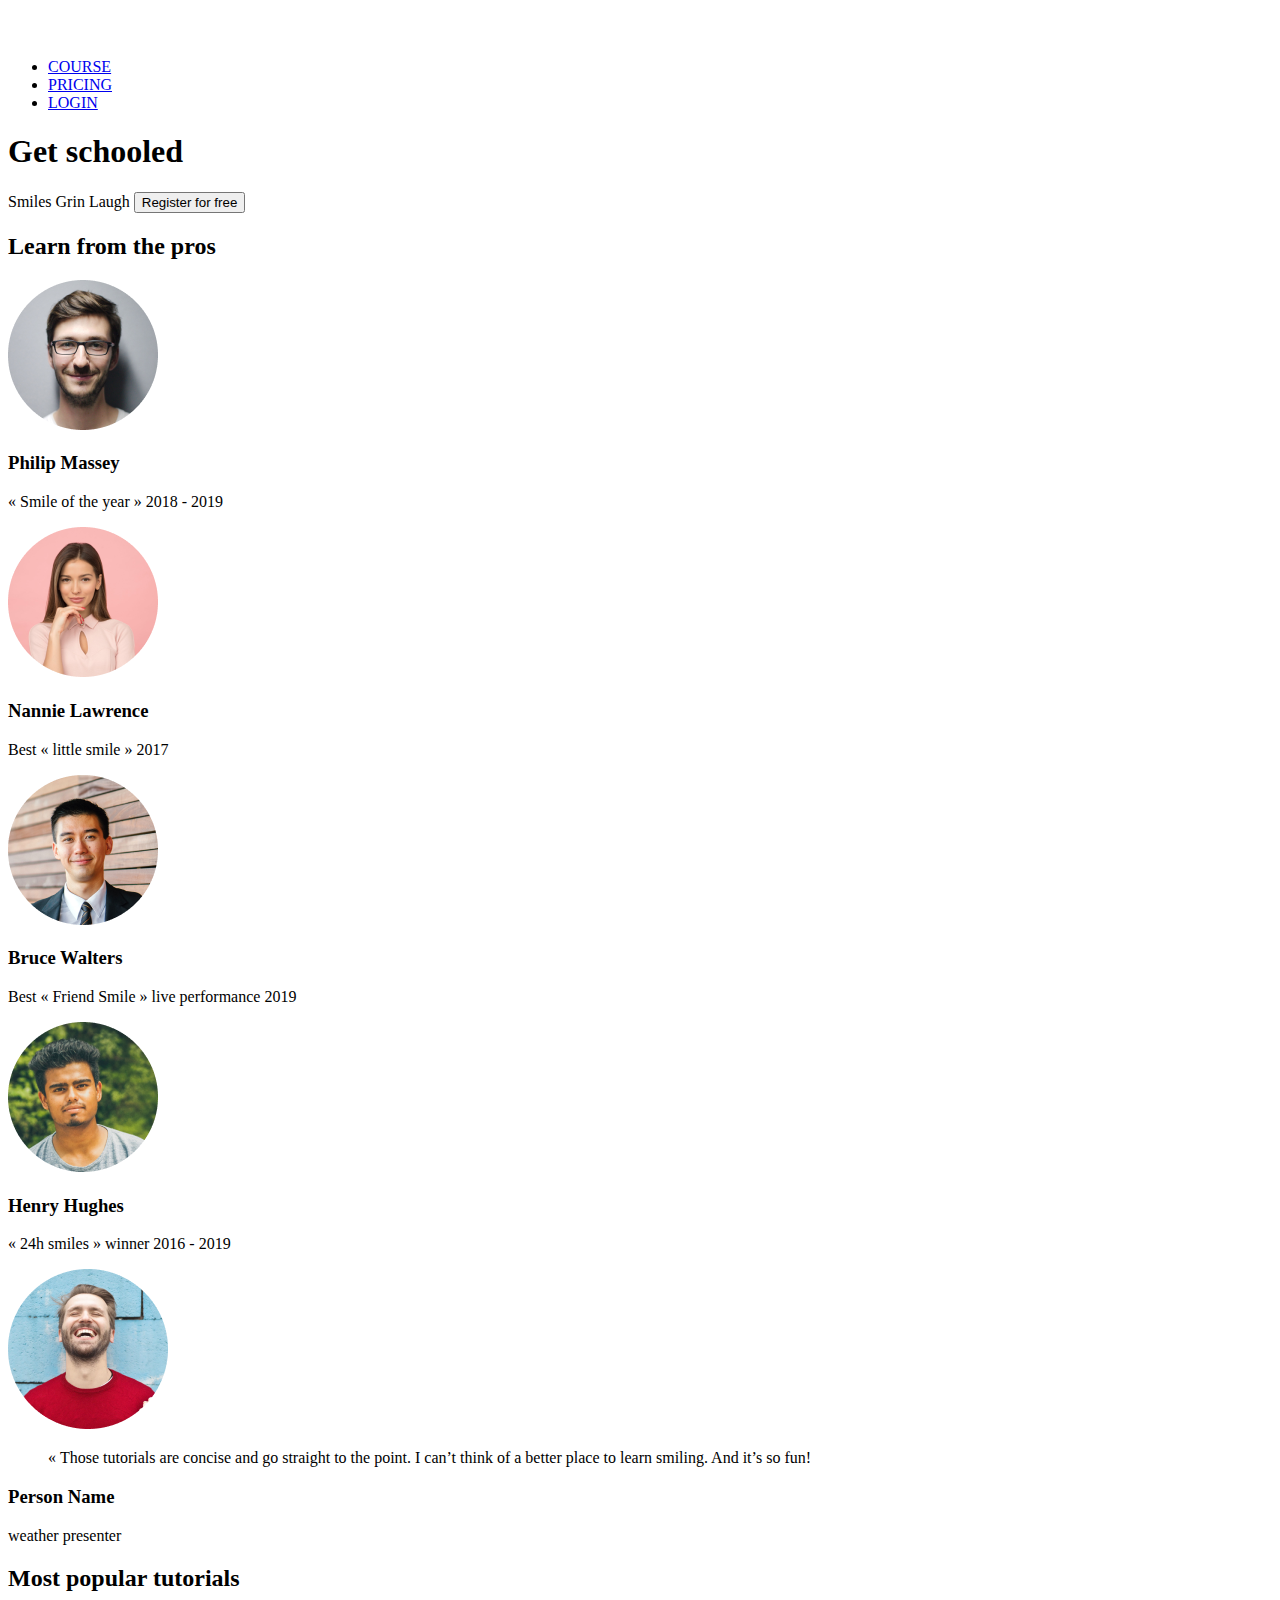
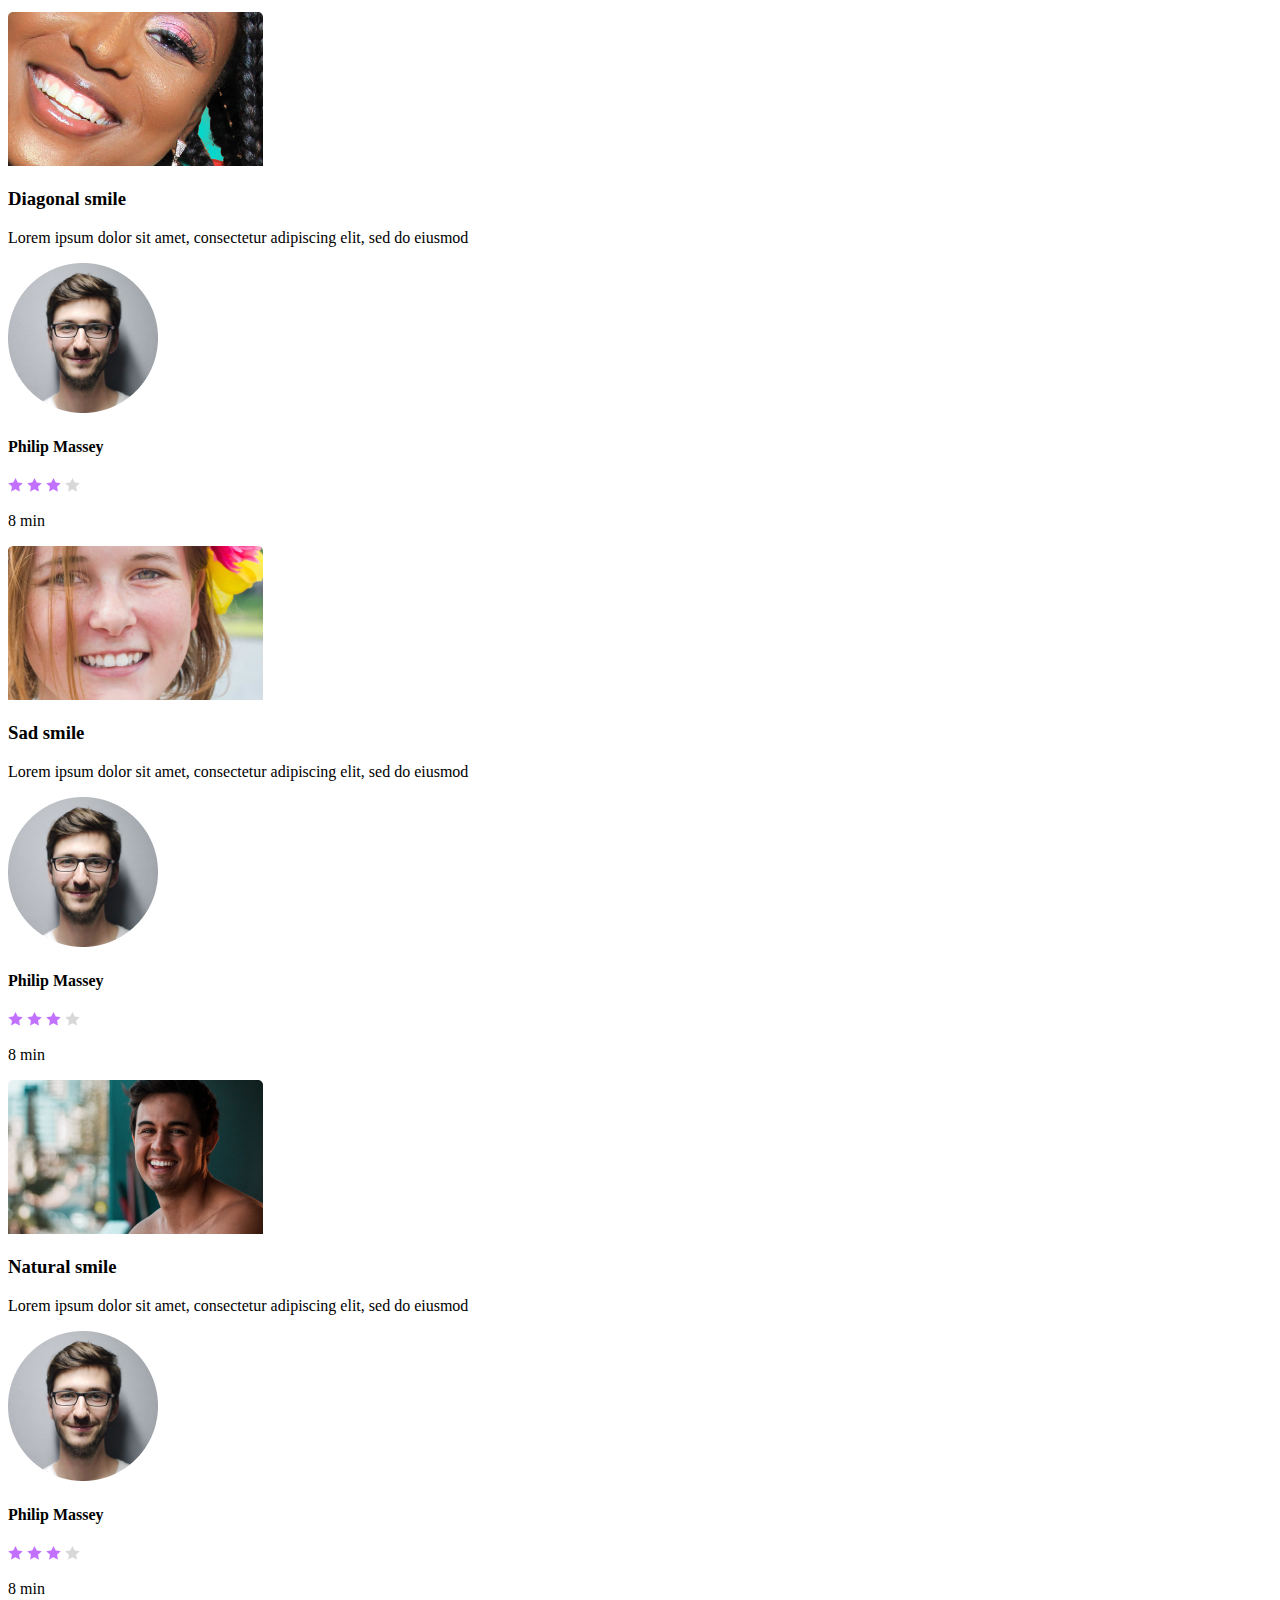
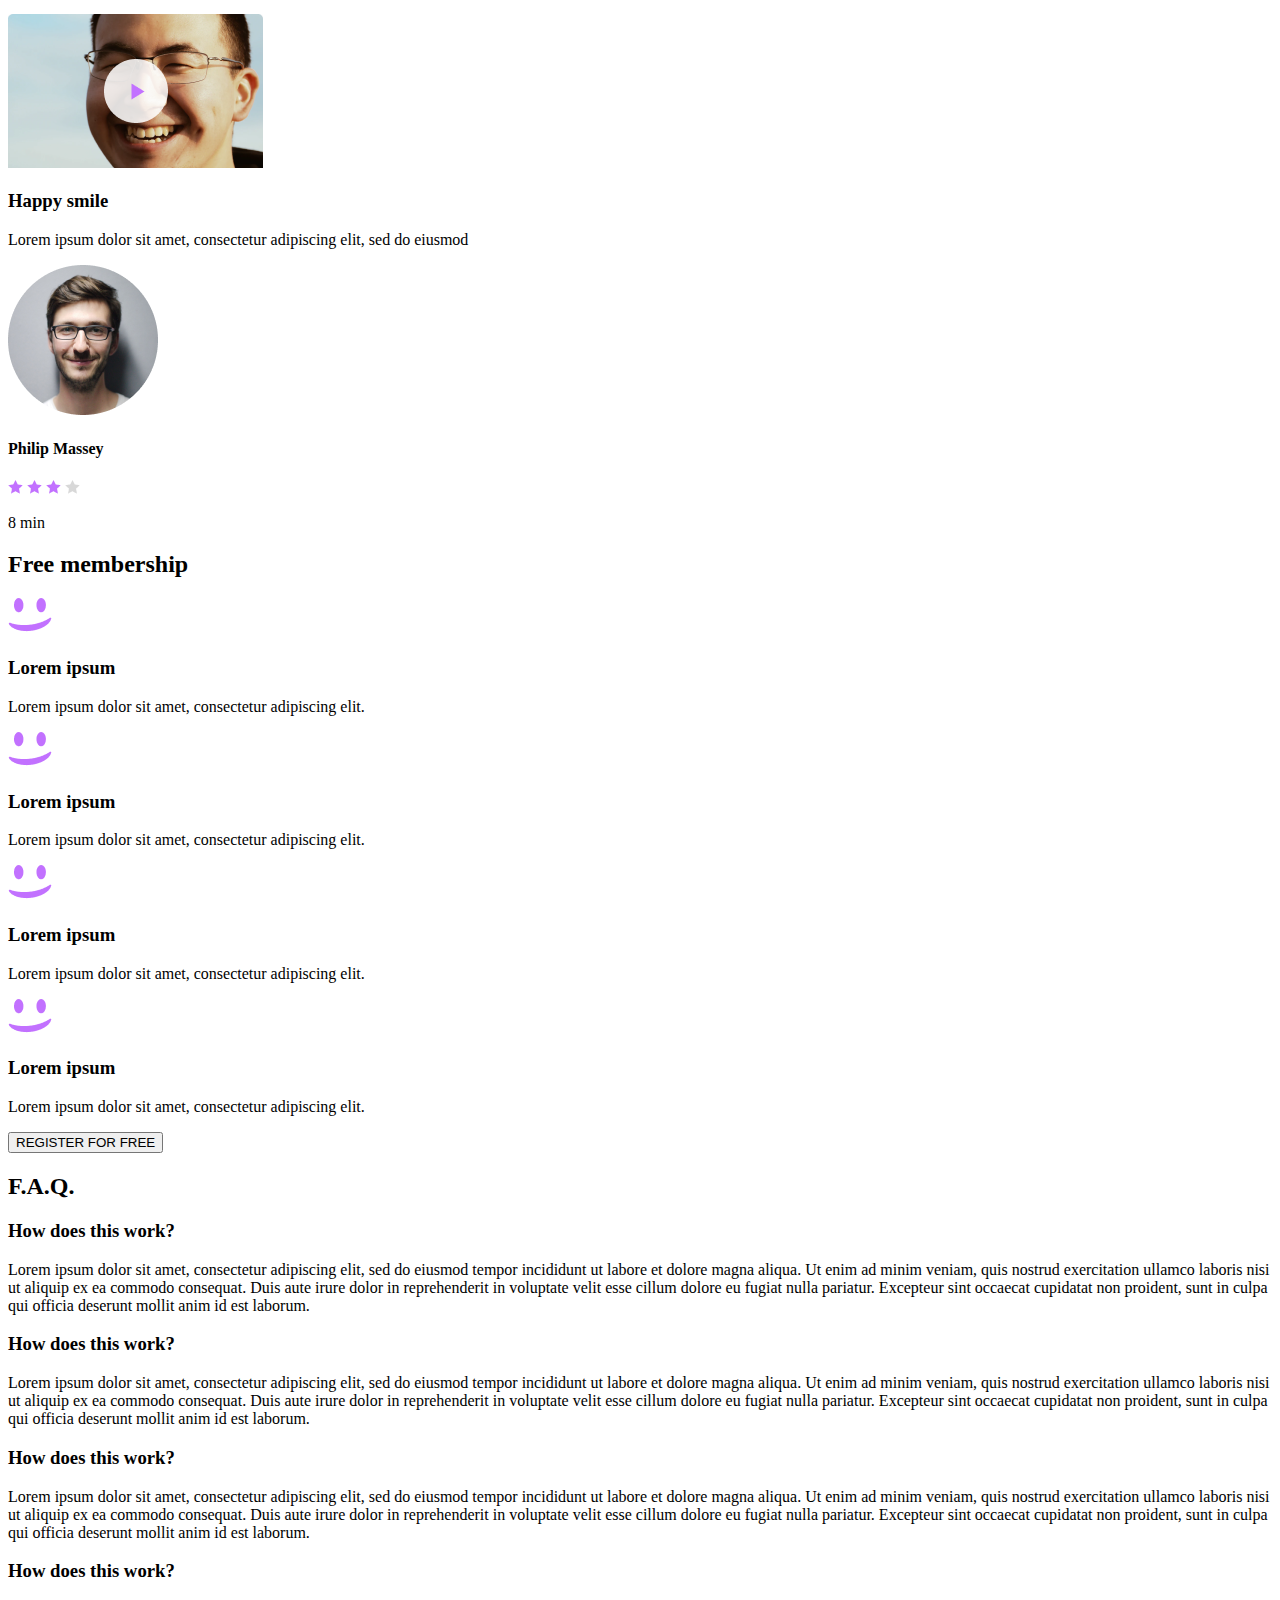
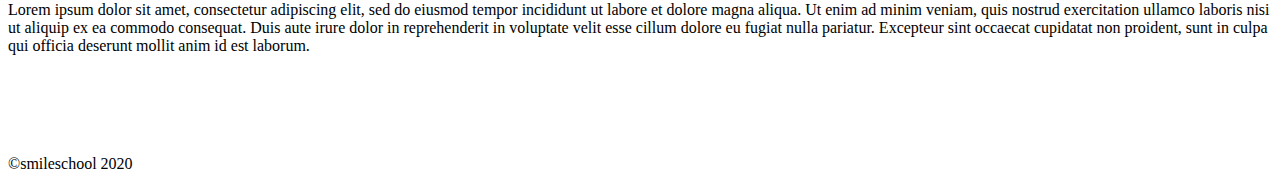
==== css_advanced/index.html @ 967a7f02 "0. README and objectives!" ====
<!DOCTYPE html>
<html lang="en">
    <head>
        <meta charset="UTF-8">
        <meta name="viewport" content="width=device-width, initial-scale=1.0">
        <title>SmileSchool</title>
    </head>
    <body>
        <header>
                <img src="assets/logo.svg" alt="logo">
                <ul>
                    <li><a href="#">COURSE</a></li>
                    <li><a href="#">PRICING</a></li>
                    <li><a href="#">LOGIN</a></li>
                </ul>
            </nav>
        </header>
        <main>
            <section>
                <div>
                    <h1>Get schooled</h1>
                    <span>Smiles</span>
                    <span>Grin</span>
                    <span>Laugh</span>
                    <button>Register for free</button>
                </div>
                <div>
                    <h2>Learn from the pros</h2>
                    <div>
                        <div>
                            <img src="assets/Philip.png" alt="avatar">
                            <h3>Philip Massey</h3>
                            <p>« Smile of the year » 2018 - 2019</p>
                        </div>
                        <div>
                            <img src="assets/Nannie.png" alt="avatar">
                            <h3>Nannie Lawrence</h3>
                            <p>Best « little smile » 2017</p>
                        </div>
                        <div>
                            <img src="assets/Bruce.png" alt="avatar">
                            <h3>Bruce Walters</h3>
                            <p>Best « Friend Smile » live performance 2019</p>
                        </div>
                        <div>
                            <img src="assets/Henry.png" alt="avatar">
                            <h3>Henry Hughes</h3>
                            <p>« 24h smiles » winner 2016 - 2019</p>
                        </div>
                    </div>
                </div>
            </section>
            <section>
                <img src="assets/Testimonial provider.png" alt="avatar">
                <div>
                    <blockquote>« Those tutorials are concise and go straight to the point. I can’t think of a better place to learn smiling. And it’s so fun!</blockquote>
                    <h3>Person Name</h3>
                    <p>weather presenter</p>
                </div>
            </section>
            <section>
                <h2>Most popular tutorials</h2>
                <div>
                    <img src="assets/Diagonal.png" alt="preview image">
                    <h3>Diagonal smile</h3>
                    <p>Lorem ipsum dolor sit amet, consectetur adipiscing elit, sed do eiusmod</p>
                    <div>
                        <img src="assets/Philip.png" alt="avatar">
                        <h4>Philip Massey</h4>
                    </div>
                    <div>
                        <div>
                            <img src="assets/star filled.png" alt="star filled">
                            <img src="assets/star filled.png" alt="star filled">
                            <img src="assets/star filled.png" alt="star filled">
                            <img src="assets/star.png" alt="star">
                        </div>
                        <p>8 min</p>
                    </div>
                </div>
                <div>
                    <img src="assets/sad.png" alt="preview image">
                    <h3>Sad smile</h3>
                    <p>Lorem ipsum dolor sit amet, consectetur adipiscing elit, sed do eiusmod</p>
                    <div>
                        <img src="assets/Philip.png" alt="image">
                        <h4>Philip Massey</h4>
                    </div>
                    <div>
                        <div>
                            <img src="assets/star filled.png" alt="star filled">
                            <img src="assets/star filled.png" alt="star filled">
                            <img src="assets/star filled.png" alt="star filled">
                            <img src="assets/star.png" alt="star">
                        </div>
                        <p>8 min</p>
                    </div>
                </div>
                <div>
                    <img src="assets/natural.png" alt="preview image">
                    <h3>Natural smile</h3>
                    <p>Lorem ipsum dolor sit amet, consectetur adipiscing elit, sed do eiusmod</p>
                    <div>
                        <img src="assets/Philip.png" alt="image">
                        <h4>Philip Massey</h4>
                    </div>
                    <div>
                        <div>
                            <img src="assets/star filled.png" alt="star filled">
                            <img src="assets/star filled.png" alt="star filled">
                            <img src="assets/star filled.png" alt="star filled">
                            <img src="assets/star.png" alt="star">
                        </div>
                        <p>8 min</p>
                    </div>
                </div>
                <div>
                    <img src="assets/happy.png" alt="preview image">
                    <h3>Happy smile</h3>
                    <p>Lorem ipsum dolor sit amet, consectetur adipiscing elit, sed do eiusmod</p>
                    <div>
                        <img src="assets/Philip.png" alt="image">
                        <h4>Philip Massey</h4>
                    </div>
                    <div>
                        <div>
                            <img src="assets/star filled.png" alt="star filled">
                            <img src="assets/star filled.png" alt="star filled">
                            <img src="assets/star filled.png" alt="star filled">
                            <img src="assets/star.png" alt="star">
                        </div>
                        <p>8 min</p>
                    </div>
                </div>
            </section>
            <section>
                <h2>Free membership</h2>
                <div>
                    <div>
                        <img src="assets/smile icon.png" alt="smile icon">
                        <h3>Lorem ipsum</h3>
                        <p>Lorem ipsum dolor sit amet, consectetur adipiscing elit.</p>
                    </div>
                    <div>
                        <img src="assets/smile icon.png" alt="smile icon">
                        <h3>Lorem ipsum</h3>
                        <p>Lorem ipsum dolor sit amet, consectetur adipiscing elit.</p>
                    </div>
                    <div>
                        <img src="assets/smile icon.png" alt="smile icon">
                        <h3>Lorem ipsum</h3>
                        <p>Lorem ipsum dolor sit amet, consectetur adipiscing elit.</p>
                    </div>
                    <div>
                        <img src="assets/smile icon.png" alt="smile icon">
                        <h3>Lorem ipsum</h3>
                        <p>Lorem ipsum dolor sit amet, consectetur adipiscing elit.</p>
                    </div>
                </div>
                <button>REGISTER FOR FREE</button>
            </section>
            <section>
                <h2>F.A.Q.</h2>
                <div>
                    <div>
                        <div>
                            <h3>How does this work?</h3>
                            <p>
                                Lorem ipsum dolor sit amet, consectetur adipiscing elit, sed do eiusmod tempor incididunt ut labore et dolore magna aliqua. Ut enim ad minim veniam, quis nostrud exercitation ullamco laboris nisi ut aliquip ex ea commodo consequat. Duis aute irure dolor in reprehenderit in voluptate velit esse cillum dolore eu fugiat nulla pariatur. Excepteur sint occaecat cupidatat non proident, sunt in culpa qui officia deserunt mollit anim id est laborum.
                            </p>
                        </div>
                        <div>
                            <h3>How does this work?</h3>
                            <p>
                                Lorem ipsum dolor sit amet, consectetur adipiscing elit, sed do eiusmod tempor incididunt ut labore et dolore magna aliqua. Ut enim ad minim veniam, quis nostrud exercitation ullamco laboris nisi ut aliquip ex ea commodo consequat. Duis aute irure dolor in reprehenderit in voluptate velit esse cillum dolore eu fugiat nulla pariatur. Excepteur sint occaecat cupidatat non proident, sunt in culpa qui officia deserunt mollit anim id est laborum.
                            </p>
                        </div>
                    </div>
                    <div>
                        <div>
                            <h3>How does this work?</h3>
                            <p>
                                Lorem ipsum dolor sit amet, consectetur adipiscing elit, sed do eiusmod tempor incididunt ut labore et dolore magna aliqua. Ut enim ad minim veniam, quis nostrud exercitation ullamco laboris nisi ut aliquip ex ea commodo consequat. Duis aute irure dolor in reprehenderit in voluptate velit esse cillum dolore eu fugiat nulla pariatur. Excepteur sint occaecat cupidatat non proident, sunt in culpa qui officia deserunt mollit anim id est laborum.
                            </p>
                        </div>
                        <div>
                            <h3>How does this work?</h3>
                            <p>
                                Lorem ipsum dolor sit amet, consectetur adipiscing elit, sed do eiusmod tempor incididunt ut labore et dolore magna aliqua. Ut enim ad minim veniam, quis nostrud exercitation ullamco laboris nisi ut aliquip ex ea commodo consequat. Duis aute irure dolor in reprehenderit in voluptate velit esse cillum dolore eu fugiat nulla pariatur. Excepteur sint occaecat cupidatat non proident, sunt in culpa qui officia deserunt mollit anim id est laborum.
                            </p>
                        </div>
                    </div>
                </div>
            </section>
        </main>
        <footer>
            <section>
                <div>
                    <img src="assets/logo.svg" alt="logo">
                    <div>
                        <img src="assets/facebook icon.png" alt="facebook icon">
                        <img src="assets/twitter icon.png" alt="twitter icon">
                        <img src="assets/instagram icon.png" alt="instagram icon">
                    </div>
                </div>
                <p>©smileschool 2020</p>
            </section>
        </footer>
    </body>
</html>
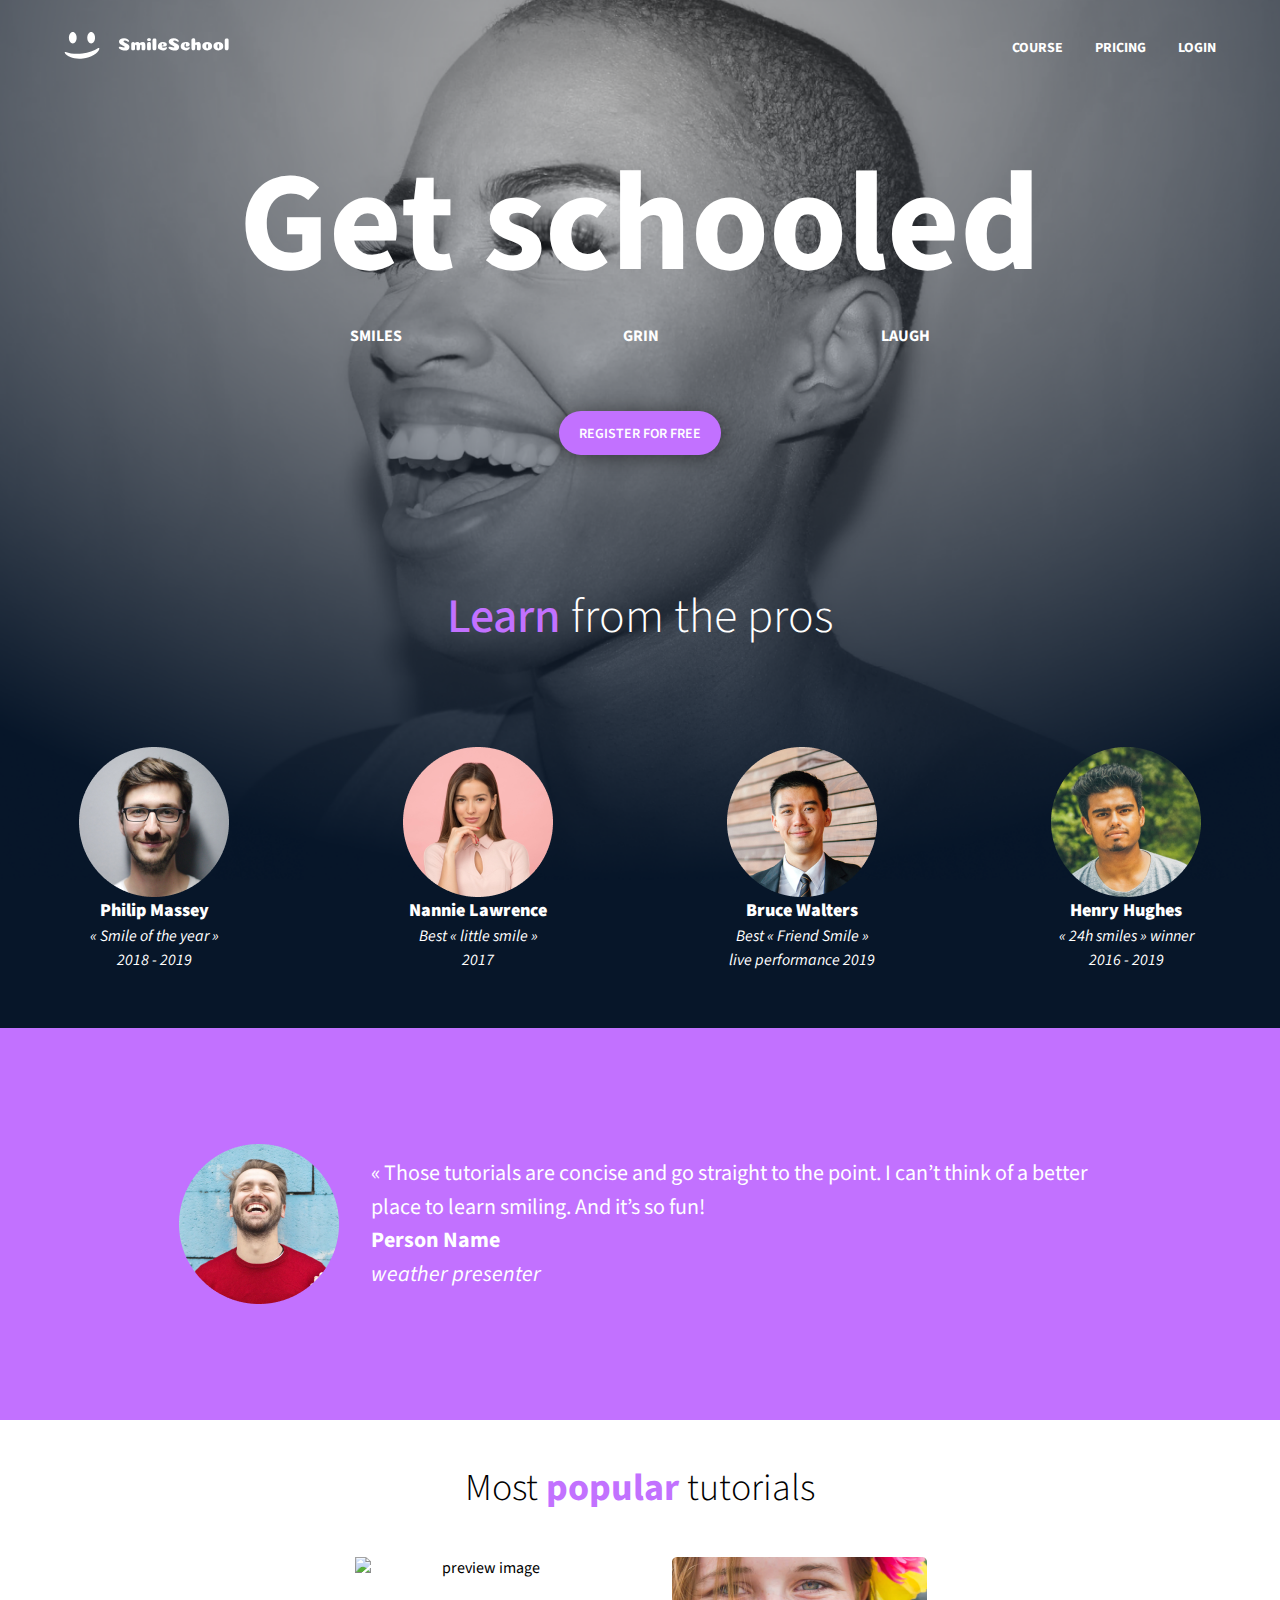
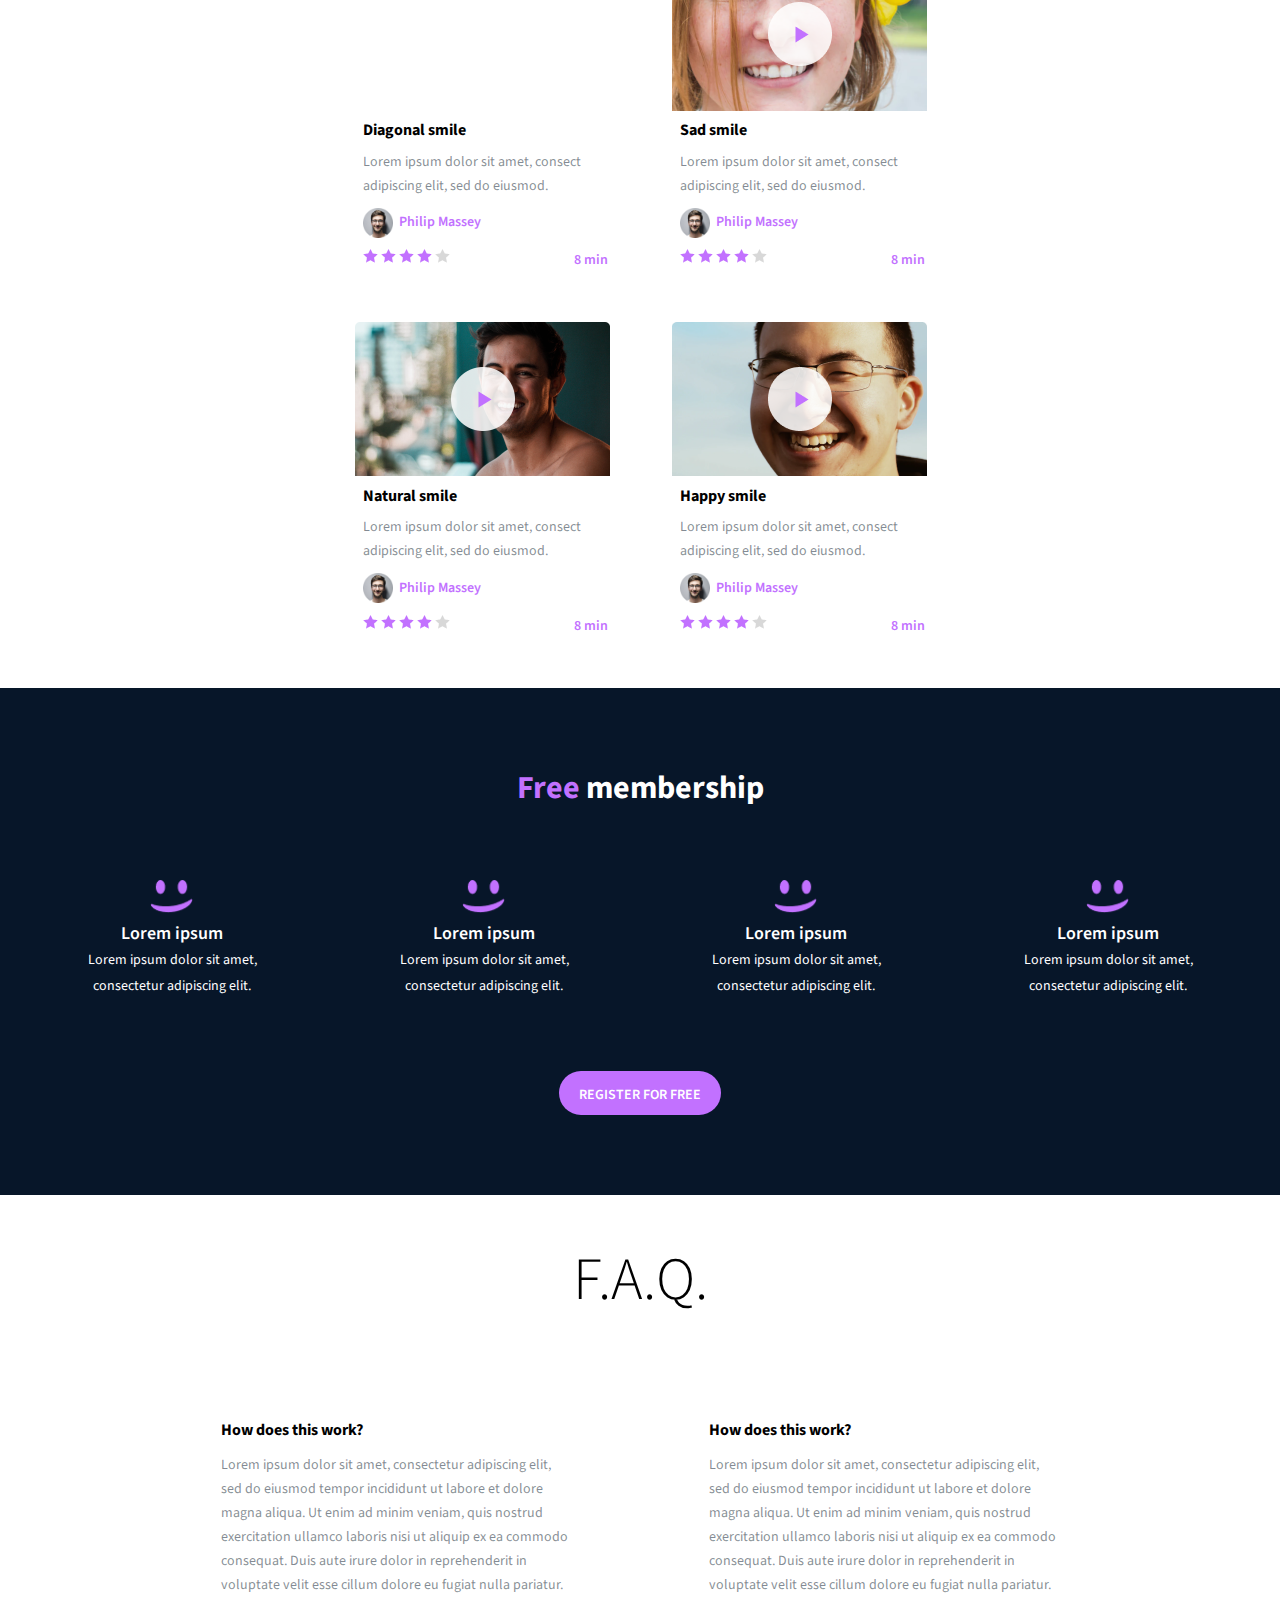
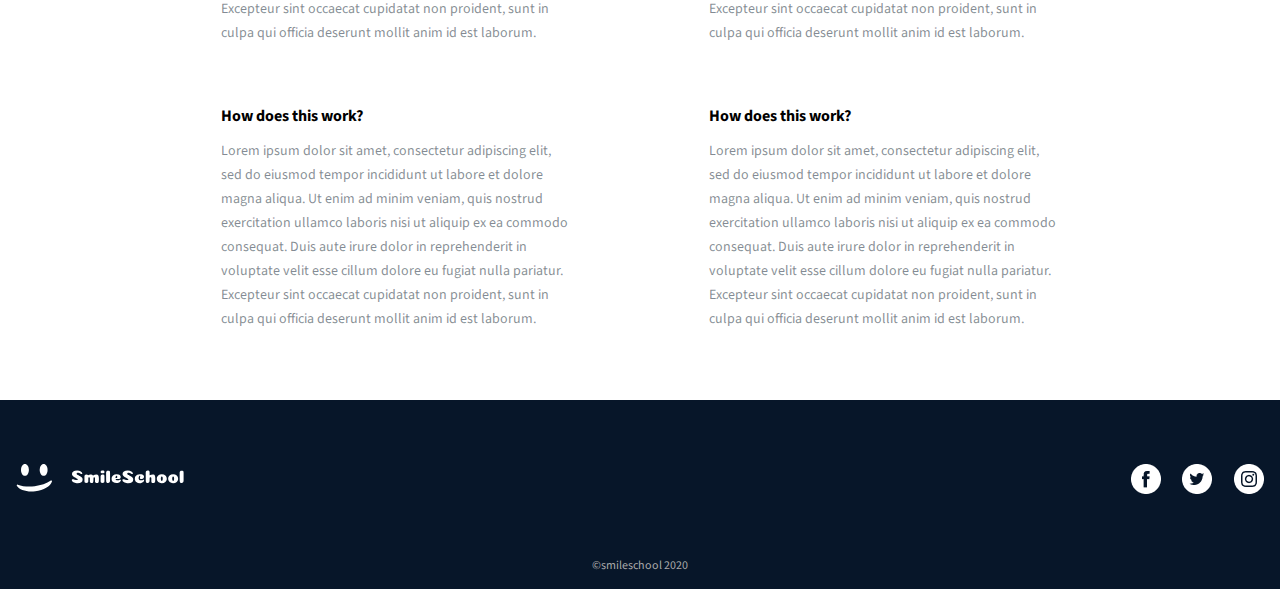
==== commit b0670df5: "complete phases '2 to 7'" ====
--- a/css_advanced/index.html
+++ b/css_advanced/index.html
@@ -3,11 +3,15 @@
     <head>
         <meta charset="UTF-8">
         <meta name="viewport" content="width=device-width, initial-scale=1.0">
+        <link href="styles.css" rel="stylesheet">
+        <link rel="preconnect" href="https://fonts.googleapis.com">
+        <link rel="preconnect" href="https://fonts.gstatic.com" crossorigin>
+        <link href="https://fonts.googleapis.com/css2?family=Source+Sans+3:ital,wght@0,200..900;1,200..900&display=swap" rel="stylesheet">
         <title>SmileSchool</title>
     </head>
     <body>
         <header>
-                <img src="assets/logo.svg" alt="logo">
+                <img src="assets/logo.svg" class="logo" alt="logo">
                 <ul>
                     <li><a href="#">COURSE</a></li>
                     <li><a href="#">PRICING</a></li>
@@ -16,7 +20,7 @@
             </nav>
         </header>
         <main>
-            <section>
+            <section class="banner">
                 <div>
                     <h1>Get schooled</h1>
                     <span>Smiles</span>
@@ -25,24 +29,24 @@
                     <button>Register for free</button>
                 </div>
                 <div>
-                    <h2>Learn from the pros</h2>
-                    <div>
-                        <div>
+                    <h2><span>Learn</span> from the pros</h2>
+                    <div class="instructors__container">
+                        <div class="pro__instructor__card">
                             <img src="assets/Philip.png" alt="avatar">
                             <h3>Philip Massey</h3>
                             <p>« Smile of the year » 2018 - 2019</p>
                         </div>
-                        <div>
+                        <div class="pro__instructor__card">
                             <img src="assets/Nannie.png" alt="avatar">
                             <h3>Nannie Lawrence</h3>
                             <p>Best « little smile » 2017</p>
                         </div>
-                        <div>
+                        <div class="pro__instructor__card">
                             <img src="assets/Bruce.png" alt="avatar">
                             <h3>Bruce Walters</h3>
                             <p>Best « Friend Smile » live performance 2019</p>
                         </div>
-                        <div>
+                        <div class="pro__instructor__card">
                             <img src="assets/Henry.png" alt="avatar">
                             <h3>Henry Hughes</h3>
                             <p>« 24h smiles » winner 2016 - 2019</p>
@@ -50,7 +54,7 @@
                     </div>
                 </div>
             </section>
-            <section>
+            <section class="testimonial">
                 <img src="assets/Testimonial provider.png" alt="avatar">
                 <div>
                     <blockquote>« Those tutorials are concise and go straight to the point. I can’t think of a better place to learn smiling. And it’s so fun!</blockquote>
@@ -58,100 +62,104 @@
                     <p>weather presenter</p>
                 </div>
             </section>
-            <section>
-                <h2>Most popular tutorials</h2>
-                <div>
-                    <img src="assets/Diagonal.png" alt="preview image">
+            <section class="popular__tutorials">
+                <h2>Most <span>popular</span> tutorials</h2>
+                <div class="tutorial__details__card">
+                    <img src="assets/diagonal.png" class="preview__img" alt="preview image">
                     <h3>Diagonal smile</h3>
-                    <p>Lorem ipsum dolor sit amet, consectetur adipiscing elit, sed do eiusmod</p>
-                    <div>
+                    <p>Lorem ipsum dolor sit amet, consect adipiscing elit, sed do eiusmod.</p>
+                    <div class="instructor__info__container">
                         <img src="assets/Philip.png" alt="avatar">
                         <h4>Philip Massey</h4>
                     </div>
-                    <div>
-                        <div>
-                            <img src="assets/star filled.png" alt="star filled">
-                            <img src="assets/star filled.png" alt="star filled">
-                            <img src="assets/star filled.png" alt="star filled">
-                            <img src="assets/star.png" alt="star">
-                        </div>
-                        <p>8 min</p>
-                    </div>
-                </div>
-                <div>
-                    <img src="assets/sad.png" alt="preview image">
+                    <div class="ratings__container">
+                        <div>
+                            <img src="assets/star filled.png" alt="star filled">
+                            <img src="assets/star filled.png" alt="star filled">
+                            <img src="assets/star filled.png" alt="star filled">
+                            <img src="assets/star filled.png" alt="star filled">
+                            <img src="assets/star.png" alt="star">
+                        </div>
+                        <p>8 min</p>
+                    </div>
+                </div>
+                <div class="tutorial__details__card">
+                    <img src="assets/sad.png" class="preview__img" alt="preview image">
                     <h3>Sad smile</h3>
-                    <p>Lorem ipsum dolor sit amet, consectetur adipiscing elit, sed do eiusmod</p>
-                    <div>
+                    <p>Lorem ipsum dolor sit amet, consect adipiscing elit, sed do eiusmod.</p>
+                    <div class="instructor__info__container">
                         <img src="assets/Philip.png" alt="image">
                         <h4>Philip Massey</h4>
                     </div>
-                    <div>
-                        <div>
-                            <img src="assets/star filled.png" alt="star filled">
-                            <img src="assets/star filled.png" alt="star filled">
-                            <img src="assets/star filled.png" alt="star filled">
-                            <img src="assets/star.png" alt="star">
-                        </div>
-                        <p>8 min</p>
-                    </div>
-                </div>
-                <div>
-                    <img src="assets/natural.png" alt="preview image">
+                    <div class="ratings__container">
+                        <div>
+                            <img src="assets/star filled.png" alt="star filled">
+                            <img src="assets/star filled.png" alt="star filled">
+                            <img src="assets/star filled.png" alt="star filled">
+                            <img src="assets/star filled.png" alt="star filled">
+                            <img src="assets/star.png" alt="star">
+                        </div>
+                        <p>8 min</p>
+                    </div>
+                </div>
+                <div class="tutorial__details__card">
+                    <img src="assets/natural.png" class="preview__img" alt="preview image">
                     <h3>Natural smile</h3>
-                    <p>Lorem ipsum dolor sit amet, consectetur adipiscing elit, sed do eiusmod</p>
-                    <div>
+                    <p>Lorem ipsum dolor sit amet, consect adipiscing elit, sed do eiusmod.</p>
+                    <div class="instructor__info__container">
                         <img src="assets/Philip.png" alt="image">
                         <h4>Philip Massey</h4>
                     </div>
-                    <div>
-                        <div>
-                            <img src="assets/star filled.png" alt="star filled">
-                            <img src="assets/star filled.png" alt="star filled">
-                            <img src="assets/star filled.png" alt="star filled">
-                            <img src="assets/star.png" alt="star">
-                        </div>
-                        <p>8 min</p>
-                    </div>
-                </div>
-                <div>
-                    <img src="assets/happy.png" alt="preview image">
+                    <div class="ratings__container">
+                        <div>
+                            <img src="assets/star filled.png" alt="star filled">
+                            <img src="assets/star filled.png" alt="star filled">
+                            <img src="assets/star filled.png" alt="star filled">
+                            <img src="assets/star filled.png" alt="star filled">
+                            <img src="assets/star.png" alt="star">
+                        </div>
+                        <p>8 min</p>
+                    </div>
+                </div>
+                <div class="tutorial__details__card">
+                    <img src="assets/happy.png" class="preview__img" alt="preview image">
                     <h3>Happy smile</h3>
-                    <p>Lorem ipsum dolor sit amet, consectetur adipiscing elit, sed do eiusmod</p>
-                    <div>
+                    <p>Lorem ipsum dolor sit amet, consect adipiscing elit, sed do eiusmod.</p>
+                    <div class="instructor__info__container">
                         <img src="assets/Philip.png" alt="image">
                         <h4>Philip Massey</h4>
                     </div>
-                    <div>
-                        <div>
-                            <img src="assets/star filled.png" alt="star filled">
-                            <img src="assets/star filled.png" alt="star filled">
-                            <img src="assets/star filled.png" alt="star filled">
-                            <img src="assets/star.png" alt="star">
-                        </div>
-                        <p>8 min</p>
-                    </div>
-                </div>
-            </section>
-            <section>
-                <h2>Free membership</h2>
-                <div>
-                    <div>
-                        <img src="assets/smile icon.png" alt="smile icon">
-                        <h3>Lorem ipsum</h3>
-                        <p>Lorem ipsum dolor sit amet, consectetur adipiscing elit.</p>
-                    </div>
-                    <div>
-                        <img src="assets/smile icon.png" alt="smile icon">
-                        <h3>Lorem ipsum</h3>
-                        <p>Lorem ipsum dolor sit amet, consectetur adipiscing elit.</p>
-                    </div>
-                    <div>
-                        <img src="assets/smile icon.png" alt="smile icon">
-                        <h3>Lorem ipsum</h3>
-                        <p>Lorem ipsum dolor sit amet, consectetur adipiscing elit.</p>
-                    </div>
-                    <div>
+                    <div class="ratings__container">
+                        <div>
+                            <img src="assets/star filled.png" alt="star filled">
+                            <img src="assets/star filled.png" alt="star filled">
+                            <img src="assets/star filled.png" alt="star filled">
+                            <img src="assets/star filled.png" alt="star filled">
+                            <img src="assets/star.png" alt="star">
+                        </div>
+                        <p>8 min</p>
+                    </div>
+                </div>
+            </section>
+            <section class="free__membership">
+                <h2><span>Free</span> membership</h2>
+                <div class="free__membership__details__container">
+                    <div class="free__membership__item">
+                        <img src="assets/smile icon.png" alt="smile icon">
+                        <h3>Lorem ipsum</h3>
+                        <p>Lorem ipsum dolor sit amet, consectetur adipiscing elit.</p>
+                    </div>
+                    <div  class="free__membership__item">
+                        <img src="assets/smile icon.png" alt="smile icon">
+                        <h3>Lorem ipsum</h3>
+                        <p>Lorem ipsum dolor sit amet, consectetur adipiscing elit.</p>
+                    </div>
+                    <div  class="free__membership__item">
+                        <img src="assets/smile icon.png" alt="smile icon">
+                        <h3>Lorem ipsum</h3>
+                        <p>Lorem ipsum dolor sit amet, consectetur adipiscing elit.</p>
+                    </div>
+                    <div  class="free__membership__item">
                         <img src="assets/smile icon.png" alt="smile icon">
                         <h3>Lorem ipsum</h3>
                         <p>Lorem ipsum dolor sit amet, consectetur adipiscing elit.</p>
@@ -159,31 +167,31 @@
                 </div>
                 <button>REGISTER FOR FREE</button>
             </section>
-            <section>
+            <section class="faq">
                 <h2>F.A.Q.</h2>
-                <div>
-                    <div>
-                        <div>
-                            <h3>How does this work?</h3>
-                            <p>
-                                Lorem ipsum dolor sit amet, consectetur adipiscing elit, sed do eiusmod tempor incididunt ut labore et dolore magna aliqua. Ut enim ad minim veniam, quis nostrud exercitation ullamco laboris nisi ut aliquip ex ea commodo consequat. Duis aute irure dolor in reprehenderit in voluptate velit esse cillum dolore eu fugiat nulla pariatur. Excepteur sint occaecat cupidatat non proident, sunt in culpa qui officia deserunt mollit anim id est laborum.
-                            </p>
-                        </div>
-                        <div>
-                            <h3>How does this work?</h3>
-                            <p>
-                                Lorem ipsum dolor sit amet, consectetur adipiscing elit, sed do eiusmod tempor incididunt ut labore et dolore magna aliqua. Ut enim ad minim veniam, quis nostrud exercitation ullamco laboris nisi ut aliquip ex ea commodo consequat. Duis aute irure dolor in reprehenderit in voluptate velit esse cillum dolore eu fugiat nulla pariatur. Excepteur sint occaecat cupidatat non proident, sunt in culpa qui officia deserunt mollit anim id est laborum.
-                            </p>
-                        </div>
-                    </div>
-                    <div>
-                        <div>
-                            <h3>How does this work?</h3>
-                            <p>
-                                Lorem ipsum dolor sit amet, consectetur adipiscing elit, sed do eiusmod tempor incididunt ut labore et dolore magna aliqua. Ut enim ad minim veniam, quis nostrud exercitation ullamco laboris nisi ut aliquip ex ea commodo consequat. Duis aute irure dolor in reprehenderit in voluptate velit esse cillum dolore eu fugiat nulla pariatur. Excepteur sint occaecat cupidatat non proident, sunt in culpa qui officia deserunt mollit anim id est laborum.
-                            </p>
-                        </div>
-                        <div>
+                <div class="faq__details__container">
+                    <div class="faq__row">
+                        <div class="faq__cell">
+                            <h3>How does this work?</h3>
+                            <p>
+                                Lorem ipsum dolor sit amet, consectetur adipiscing elit, sed do eiusmod tempor incididunt ut labore et dolore magna aliqua. Ut enim ad minim veniam, quis nostrud exercitation ullamco laboris nisi ut aliquip ex ea commodo consequat. Duis aute irure dolor in reprehenderit in voluptate velit esse cillum dolore eu fugiat nulla pariatur. Excepteur sint occaecat cupidatat non proident, sunt in culpa qui officia deserunt mollit anim id est laborum.
+                            </p>
+                        </div>
+                        <div class="faq__cell">
+                            <h3>How does this work?</h3>
+                            <p>
+                                Lorem ipsum dolor sit amet, consectetur adipiscing elit, sed do eiusmod tempor incididunt ut labore et dolore magna aliqua. Ut enim ad minim veniam, quis nostrud exercitation ullamco laboris nisi ut aliquip ex ea commodo consequat. Duis aute irure dolor in reprehenderit in voluptate velit esse cillum dolore eu fugiat nulla pariatur. Excepteur sint occaecat cupidatat non proident, sunt in culpa qui officia deserunt mollit anim id est laborum.
+                            </p>
+                        </div>
+                    </div>
+                    <div class="faq__row">
+                        <div class="faq__cell">
+                            <h3>How does this work?</h3>
+                            <p>
+                                Lorem ipsum dolor sit amet, consectetur adipiscing elit, sed do eiusmod tempor incididunt ut labore et dolore magna aliqua. Ut enim ad minim veniam, quis nostrud exercitation ullamco laboris nisi ut aliquip ex ea commodo consequat. Duis aute irure dolor in reprehenderit in voluptate velit esse cillum dolore eu fugiat nulla pariatur. Excepteur sint occaecat cupidatat non proident, sunt in culpa qui officia deserunt mollit anim id est laborum.
+                            </p>
+                        </div>
+                        <div class="faq__cell">
                             <h3>How does this work?</h3>
                             <p>
                                 Lorem ipsum dolor sit amet, consectetur adipiscing elit, sed do eiusmod tempor incididunt ut labore et dolore magna aliqua. Ut enim ad minim veniam, quis nostrud exercitation ullamco laboris nisi ut aliquip ex ea commodo consequat. Duis aute irure dolor in reprehenderit in voluptate velit esse cillum dolore eu fugiat nulla pariatur. Excepteur sint occaecat cupidatat non proident, sunt in culpa qui officia deserunt mollit anim id est laborum.
@@ -194,10 +202,10 @@
             </section>
         </main>
         <footer>
-            <section>
+            <section class="footer">
                 <div>
                     <img src="assets/logo.svg" alt="logo">
-                    <div>
+                    <div class="socials__wrapper">
                         <img src="assets/facebook icon.png" alt="facebook icon">
                         <img src="assets/twitter icon.png" alt="twitter icon">
                         <img src="assets/instagram icon.png" alt="instagram icon">
--- a/css_advanced/styles.css
+++ b/css_advanced/styles.css
@@ -0,0 +1,602 @@
+* {
+    font-family: 'Source Sans 3', sans-serif;
+    box-sizing: border-box;
+    margin: 0;
+    padding: 0;
+}
+
+body {
+    background: url('assets/background.png');
+    background-repeat: no-repeat;
+    background-size: 100vw auto;
+    background-color: #071629;
+}
+
+/* Styles for <header> and first section of <main> */
+
+header {
+    display: flex;
+    justify-content: space-between;
+    align-items: center;
+    width: 90%;
+    max-width: 1400px;
+    margin: 1rem;
+}
+
+.logo {
+    display: none;
+    width: 167.02px;
+    height: 29.46px;
+}
+
+header > ul {
+    display: flex;
+    justify-content: center;
+    align-items: center;
+    gap: 2rem;
+    list-style: none;
+    width: 100%;
+}
+
+header > ul > li > a {
+    color: white;
+    text-decoration: none;
+    font-size: 14px;
+    font-weight: 700;
+    line-height: 15.08px;
+}
+
+.banner {
+    margin-top: 5vw;
+}
+
+.banner > div:first-of-type {
+    display: grid;
+    grid-template-areas:
+      "header header header"
+      "span1 span2 span3"
+      "button button button";
+    justify-content: center;
+    column-gap: 0;
+    color: white;
+}
+
+.banner > div:first-of-type h1 {
+    grid-area: header;
+    text-align: center;
+    font-size: 16vw;
+    font-weight: 500;
+}
+
+.banner > div:first-of-type span {
+    grid-area: span;
+    font-size: 12px;
+    font-weight: bold;
+    text-transform: uppercase;
+    text-align: center;
+}
+
+.banner > div:first-of-type button {
+    grid-area: button;
+    background-color: #C271FF;
+    color: white;
+    cursor: pointer;
+    text-transform: uppercase;
+    border: none;
+    box-shadow: 0px 2px 20px 0px #00000080;
+    margin-top: 4rem;
+    margin-inline: auto;
+    text-align: center;
+    padding-top: .2rem;
+    text-align: center;
+    width: 100px;
+    height: 30px;
+    border-radius: 3rem;
+    font-size: 10px;
+    font-weight: 500;
+}
+
+.banner > div:nth-of-type(2) {
+    padding-top: 3rem;
+    background-color: #15181d;
+    height: fit-content;
+}
+
+.banner > div:nth-of-type(2) > h2 {
+    text-align: center;
+    color: white;
+    font-size: 48px;
+    font-weight: 300;
+}
+
+.banner > div:nth-of-type(2) > h2 > span {
+    font-size: 48px;
+    font-weight: 500;
+    color: #C271FF;
+}
+
+.instructors__container {
+    margin-top: 2rem;
+    margin-bottom: 1rem;
+    margin-inline: auto;
+    display: flex;
+    justify-content: center;
+    flex-wrap: wrap;
+    gap: 1rem;
+    max-width: 1400px;
+}
+
+.pro__instructor__card {
+    display: flex;
+    flex-direction: column;
+    align-items: center;
+    color: white;
+    max-width: 9.5rem;
+    text-align: center;
+}
+
+.pro__instructor__card img {
+    width: 100px;
+    height: 100px;
+}
+
+.pro__instructor__card h3 {
+    font-size: 15px;
+    font-weight: 500;
+}
+
+.pro__instructor__card p {
+    font-size: 14px;
+    font-style: italic;
+    font-weight: 300;
+}
+
+/* Media queries for <header> and first section of <main> */
+
+@media (min-width: 430px) {
+    header {
+        justify-content: space-around;
+        margin: 2rem auto;
+    }
+
+    header > .logo {
+        display: block;
+    }
+
+    header > ul {
+        justify-content: flex-end;
+    }
+
+    .banner > div:first-of-type h1 {
+        font-size: 11vw;
+        font-weight: 700;
+    }
+
+    .banner > div:first-of-type span {
+        font-size: 16px;
+        font-weight: 700;
+    }
+
+}
+
+@media (min-width: 730px) {
+    .banner > div:first-of-type button {
+        width: 162px;
+        height: 44px;
+        border-radius: 5rem;
+        margin-top: 4rem;
+        font-size: 14px;
+        font-weight: 600;
+        line-height: 17.6px;
+    }
+
+}
+
+@media (min-width: 1000px) {
+    .instructors__container {
+        margin-top: 6rem;
+        margin-bottom: 3.5rem;
+        justify-content: space-around;
+    }
+
+    .pro__instructor__card img {
+        width: 150px;
+        height: 150px;
+    }
+
+    .pro__instructor__card h3 {
+        font-size: 18px;
+        font-weight: 900;
+        line-height: 27px;
+    }
+
+    .pro__instructor__card p {
+        font-size: 16px;
+        font-style: italic;
+        font-weight: 400;
+        line-height: 24px;
+    }
+}
+
+@media (min-width: 1200px) {
+    .banner > div:nth-of-type(2) {
+        margin-top: 5rem;
+        background-color: transparent;
+    }
+}
+
+/* Styles for Testimonial section  */
+
+section.testimonial {
+    display: flex;
+    justify-content: center;
+    align-items: center;
+    gap: 1rem;
+    background-color: #C271FF;
+    padding: 2rem;
+    height: fit-content;
+}
+
+section.testimonial > img {
+    width: 100px;
+    height: 100px;
+}
+
+section.testimonial > div {
+    display: flex;
+    flex-direction: column;
+    justify-content: space-between;
+    color: white;
+    width: 730px;
+    text-align: left;
+}
+
+section.testimonial > div > blockquote {
+    font-size: 16px;
+    font-weight: 300;
+}
+
+section.testimonial > div > h3 {
+    font-size: 16px;
+    font-weight: 500;
+}
+
+section.testimonial > div > p {
+    font-size: 16px;
+    font-style: italic;
+    font-weight: 300;
+}
+
+/* Media queries for Testimonial section  */
+
+@media (min-width: 1000px) {
+    section.testimonial {
+        gap: 2rem;
+        height: 392px;
+    }
+
+    section.testimonial > img {
+        width: 160px;
+        height: 160px;
+    }
+
+    section.testimonial > div > blockquote {
+        font-size: 22px;
+        font-weight: 400;
+        line-height: 33.6px;
+    }
+
+    section.testimonial > div > h3 {
+        font-size: 22px;
+        font-weight: 700;
+        line-height: 33.6px;
+    }
+
+    section.testimonial > div > p {
+        font-size: 22px;
+        font-style: italic;
+        font-weight: 400;
+        line-height: 33.6px;
+    }
+}
+
+/* Styles for popular tutorials section */
+
+section.popular__tutorials {
+    display: grid;
+    grid-template-areas:
+    "tutorials__heading"
+    "tutorial__1       "
+    "tutorial__2       "
+    "tutorial__3       "
+    "tutorial__4       ";
+    justify-content: center;
+    gap: 3rem;
+    text-align: center;
+    margin-inline: auto;
+    padding: 2rem 0;
+    background-color: white;
+}
+
+section.popular__tutorials > h2 {
+    grid-area: tutorials__heading;
+    font-size: 38px;
+    font-weight: 300;
+    line-height: 40.22px;
+}
+
+section.popular__tutorials > h2 > span {
+    font-size: 38px;
+    font-weight: 700;
+    line-height: 40.22px;
+    color: #C271FF;
+}
+
+.tutorial__details__card:nth-of-type(1) {
+    grid-area: tutorial__1;
+}
+.tutorial__details__card:nth-of-type(2) {
+    grid-area: tutorial__2;
+}
+.tutorial__details__card:nth-of-type(3) {
+    grid-area: tutorial__3;
+}
+.tutorial__details__card:nth-of-type(4) {
+    grid-area: tutorial__4;
+}
+
+.tutorial__details__card {
+    display: flex;
+    flex-direction: column;
+    align-items: flex-start;
+    gap: .6rem;
+    margin-left: .5rem;
+}
+
+.tutorial__details__card > .preview__img {
+    width: 255px;
+    height: 154px;
+}
+
+.tutorial__details__card > h3 {
+    font-size: 16px;
+    font-weight: 700;
+    line-height: 20.11px;
+    text-align: left;
+}
+
+.tutorial__details__card > p {
+    font-size: 14px;
+    font-weight: 400;
+    line-height: 24px;
+    text-align: left;
+    color: #07162980;
+}
+
+.tutorial__details__card > .instructor__info__container {
+    display: flex;
+    align-items: center;
+    gap: .4rem;
+    margin-left: .5rem;
+}
+
+.tutorial__details__card > .instructor__info__container > img {
+    width: 30px;
+    height: 30px;
+}
+
+.tutorial__details__card > .instructor__info__container > h4 {
+    font-size: 14px;
+    font-weight: 600;
+    line-height: 27px;
+    text-align: left;
+    color: #C271FF;
+}
+
+.tutorial__details__card > .ratings__container {
+    display: flex;
+    justify-content: space-between;
+    margin-left: .5rem;
+    width: 100%;
+    max-width: 255px;
+}
+
+.tutorial__details__card > .ratings__container > p {
+    font-size: 14px;
+    font-weight: 600;
+    line-height: 27px;
+    text-align: right;
+    color: #C271FF;
+}
+
+.tutorial__details__card > h3,
+.tutorial__details__card > p,
+.tutorial__details__card > .instructor__info__container,
+.tutorial__details__card > .ratings__container {
+    max-width: 245px;
+    margin-inline: .5rem;
+}
+
+/* Media queries for popular tutorials section */
+
+@media (min-width: 600px) {
+    section.popular__tutorials {
+        grid-template-areas:
+        "tutorials__heading   tutorials__heading"
+        "tutorial__1          tutorial__2"
+        "tutorial__3          tutorial__4";
+        column-gap: 3rem;
+        padding: 3rem;
+    }
+}
+
+@media (min-width: 1300px) {
+    section.popular__tutorials {
+        grid-template-areas:
+        "tutorials__heading   tutorials__heading   tutorials__heading   tutorials__heading"
+        "tutorial__1          tutorial__2          tutorial__3          tutorial__4";
+        column-gap: 5rem;
+        row-gap: 4.5rem;
+        padding: 5rem 0;
+    }
+}
+
+/* Styles for Membership section */
+
+section.free__membership {
+    background-color: #071629;
+    height: fit-content;
+    color: white;
+    padding: 5rem 0 5rem;
+}
+
+section.free__membership > h2 {
+    font-size: 32px;
+    font-weight: 700;
+    line-height: 40.22px;
+    text-align: center;
+}
+
+section.free__membership > h2 > span {
+    font-size: 32px;
+    font-weight: 700;
+    line-height: 40.22px;
+    text-align: center;
+    color: #C271FF;
+}
+
+.free__membership__details__container {
+    display: flex;
+    justify-content: space-around;
+    flex-wrap: wrap;
+    gap: 3rem;
+    margin: 4.5rem auto;
+    max-width: 1200px;
+}
+
+.free__membership__item {
+    text-align: center;
+}
+
+.free__membership__item > img {
+    width: 43.67px;
+    height: 35.35px;
+}
+
+.free__membership__item > h3 {
+    font-size: 18px;
+    font-weight: 600;
+    line-height: 26px;
+}
+
+.free__membership__item > p {
+    font-size: 14px;
+    font-weight: 400;
+    line-height: 26px;
+    max-width: 212px;
+}
+
+section.free__membership > button {
+    display: block;
+    width: 162px;
+    height: 44px;
+    border: none;
+    border-radius: 5rem;
+    background-color: #C271FF;
+    color: white;
+    font-size: 14px;
+    font-weight: 600;
+    line-height: 17.6px;
+    margin: 0 auto;
+    padding-top: .35rem;
+}
+
+/* Styles for F.A.Q section*/
+
+section.faq {
+    padding: 3rem 0 4rem;
+    margin: 0 auto;
+    background-color: white;
+}
+
+section.faq > h2 {
+    font-size: 60px;
+    font-weight: 300;
+    line-height: 75.42px;
+    text-align: center;
+}
+
+.faq__details__container {
+    display: flex;
+    flex-direction: column;
+    justify-content: space-around;
+    flex-wrap: wrap;
+    gap: 4vw;
+    margin-top: 6rem;
+    margin-inline: auto;
+    width: fit-content;
+}
+
+.faq__row {
+    display: flex;
+    flex-wrap: wrap;
+    justify-content: center;
+    row-gap: 4vw;
+    column-gap: 10vw;
+}
+
+.faq__cell {
+    display: flex;
+    flex-direction: column;
+    gap: 1vw;
+    margin: 5px;
+}
+
+.faq__cell > h3 {
+    font-size: 16px;
+    font-weight: 700;
+    line-height: 20.11px;
+}
+
+.faq__cell > p {
+    font-size: 14px;
+    font-weight: 400;
+    line-height: 24px;
+    color: #07162980;
+    max-width: 350px;
+}
+
+/* Styles for Footer section */
+
+section.footer {
+    display: flex;
+    flex-direction: column;
+    align-items: space-between;
+    background: #071629;
+    padding: 4rem 0 1rem;
+    width: 100%;
+}
+
+section.footer > div {
+    display: flex;
+    justify-content: space-between;
+    width: calc(100% - 2rem);
+    max-width: 1500px;
+    margin-bottom: 4rem;
+    margin-inline: auto;
+}
+
+.socials__wrapper {
+    display: flex;
+    gap: 2%;
+    justify-content: flex-end;
+    width: 100%;
+}
+
+section.footer > p {
+    color: darkgray;
+    font-size: 12px;
+    font-weight: 400;
+    line-height: 15.08px;
+    align-self: center;
+}
